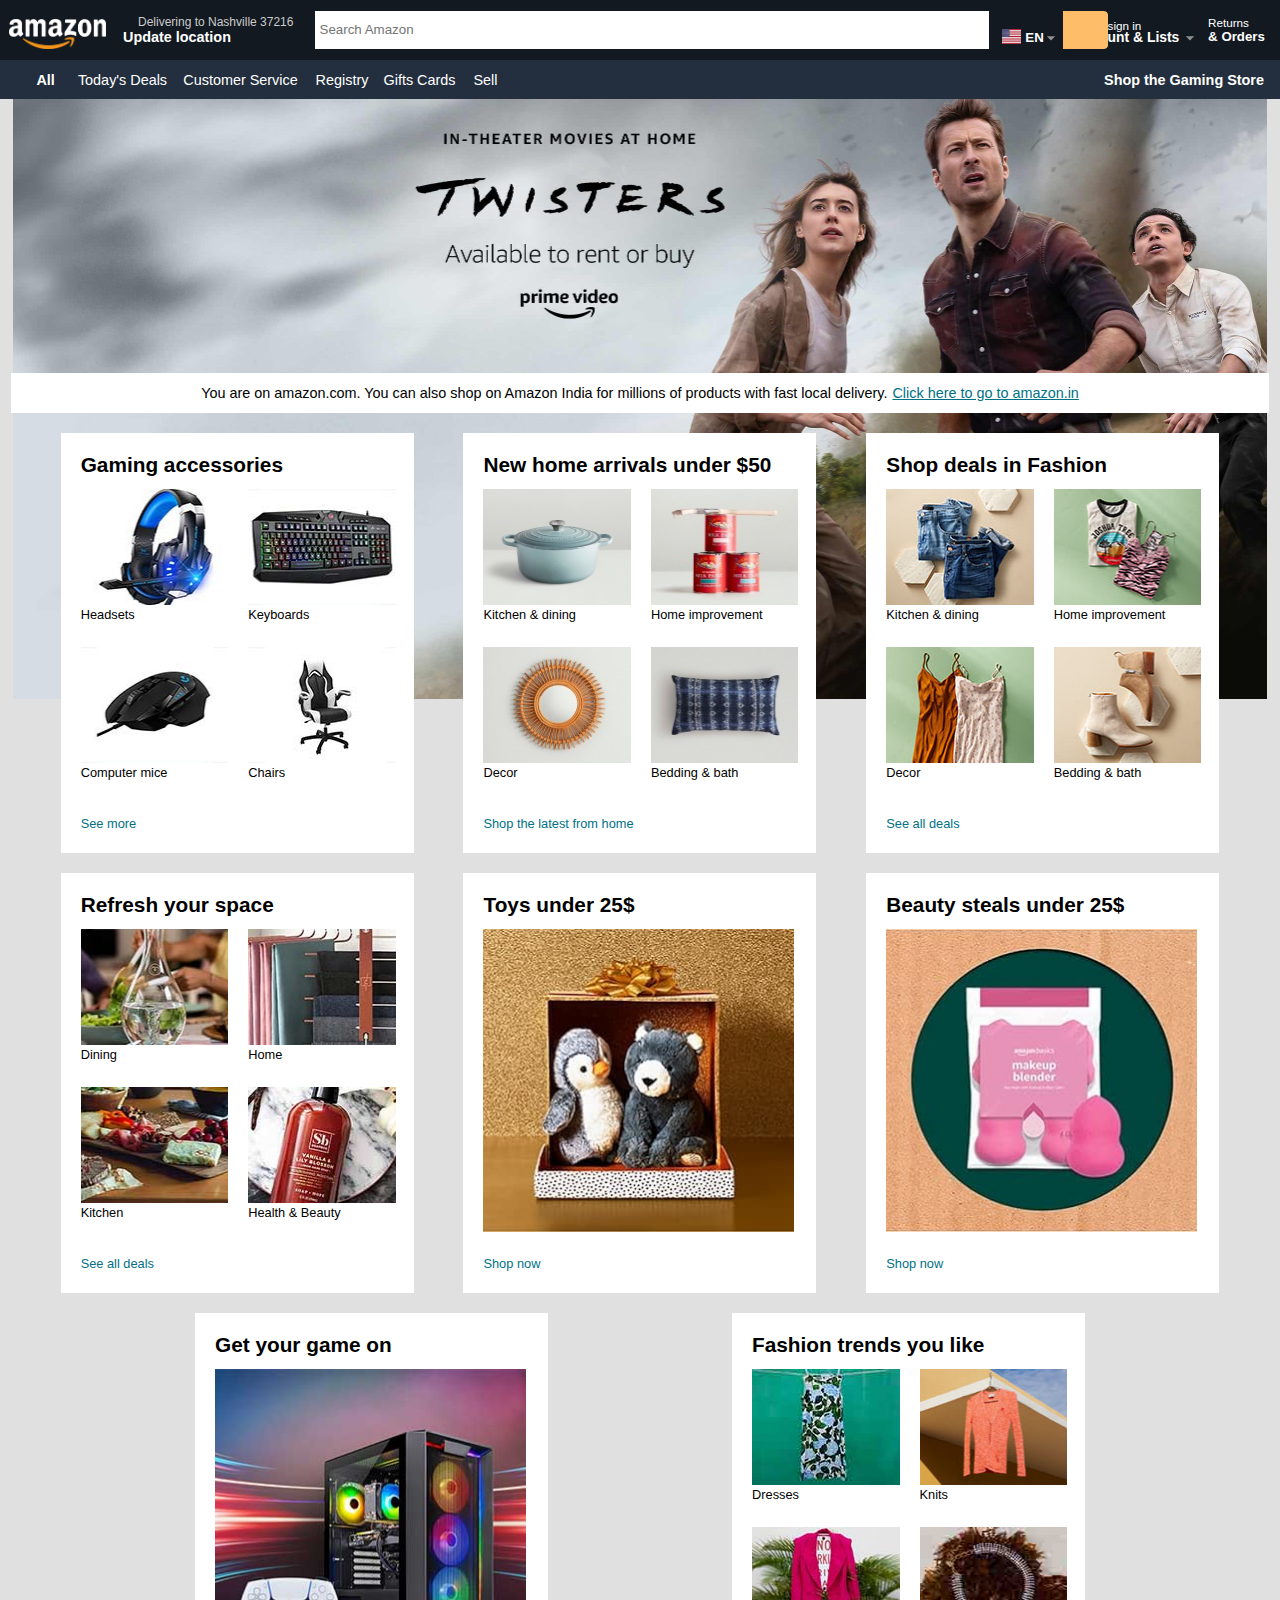
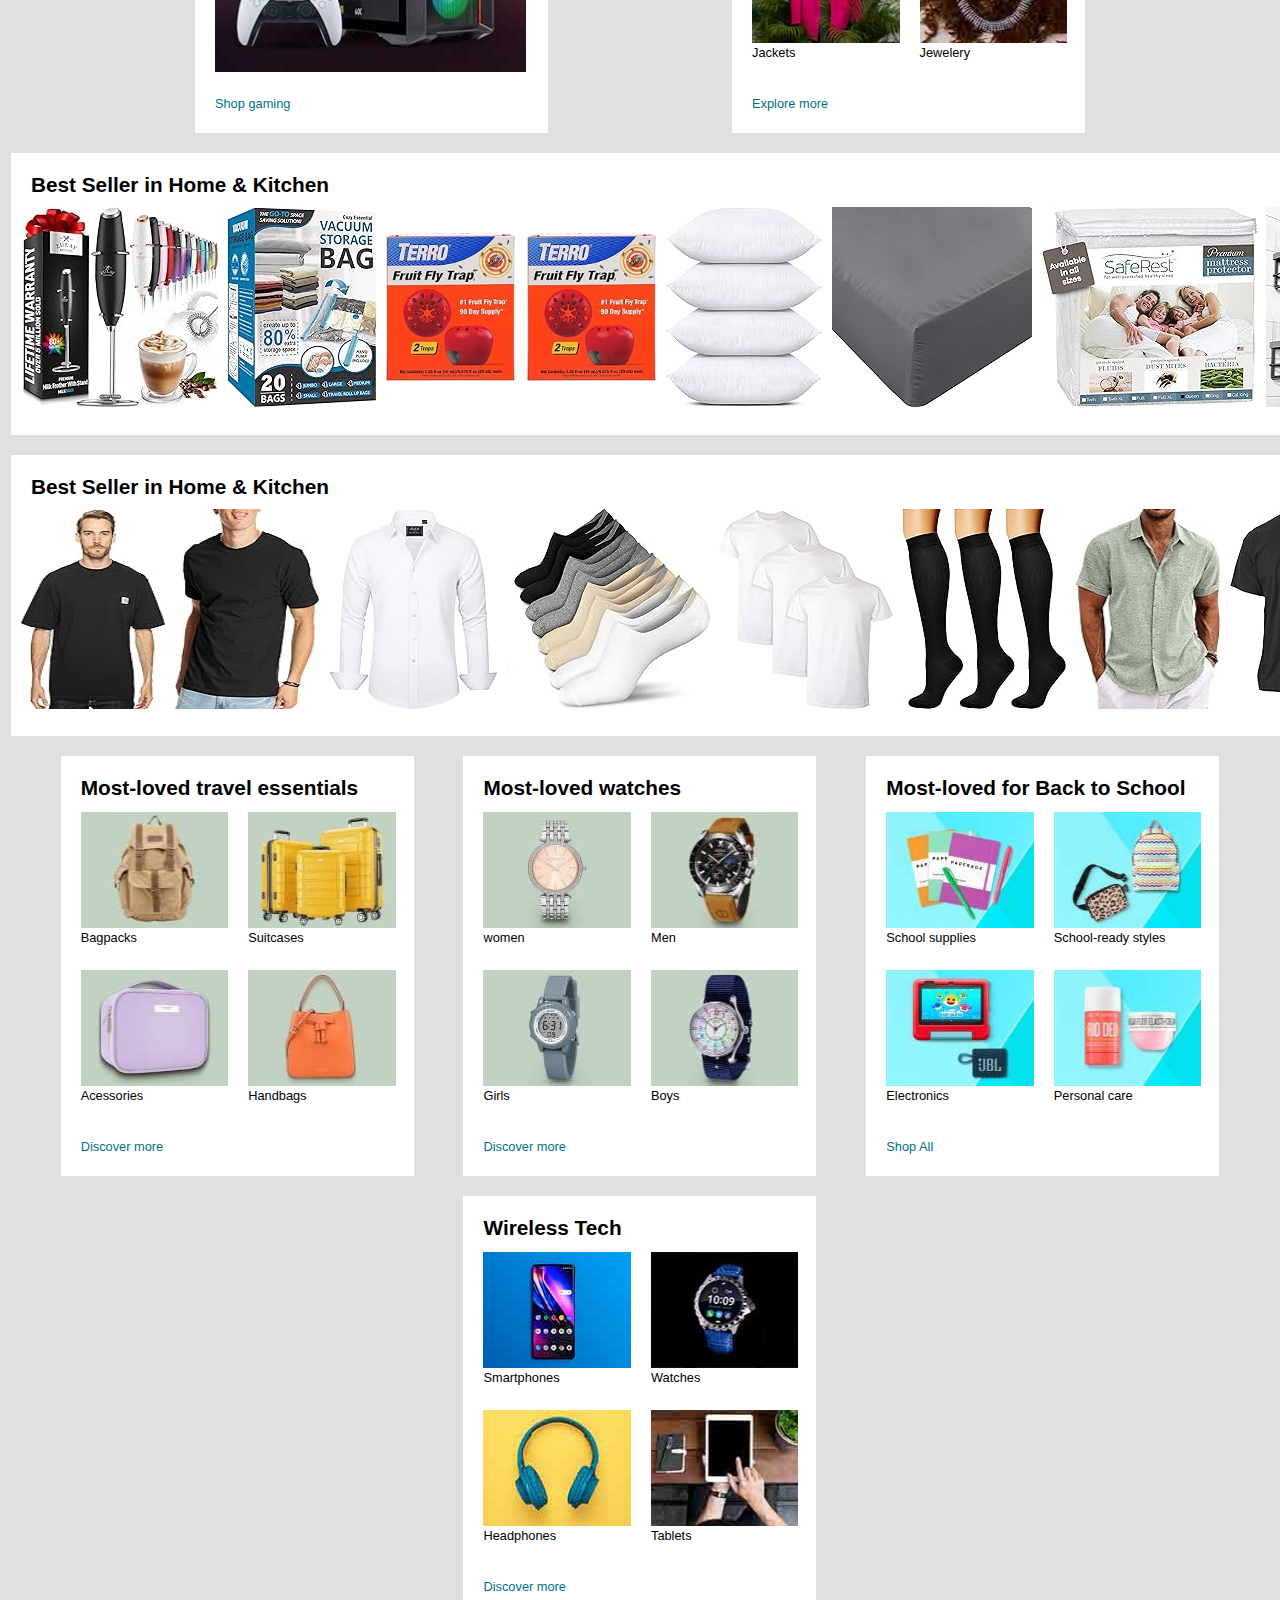
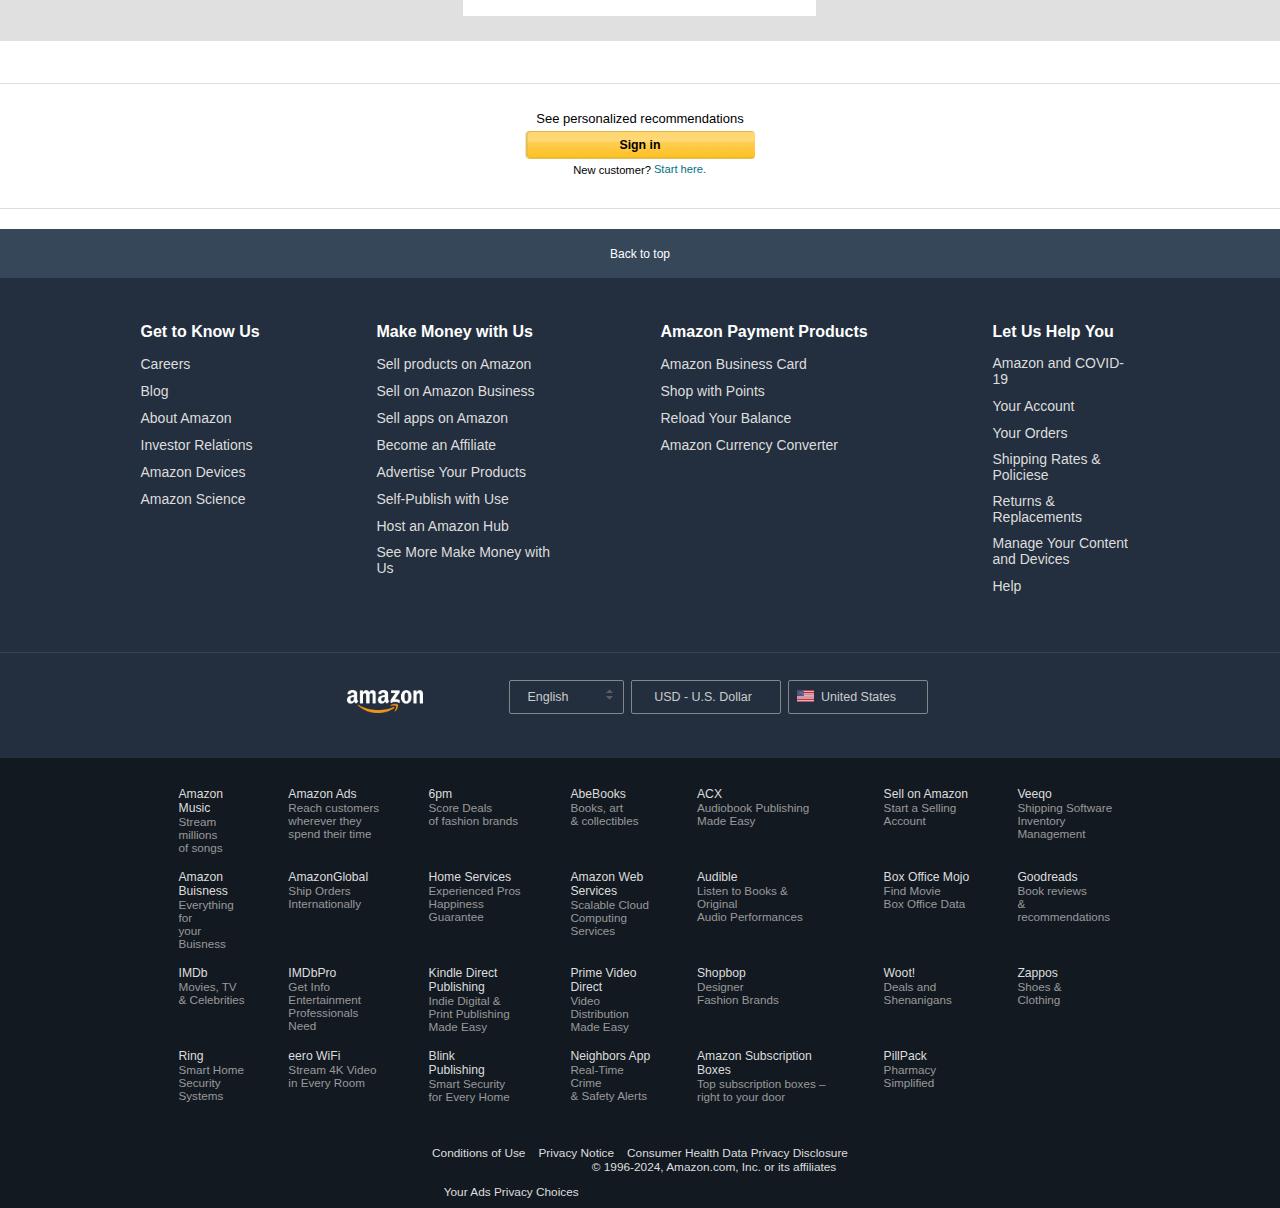
==== index.html @ 126f6463 "Add files via upload" ====
<!DOCTYPE html>
<html lang="en">

<head>
  <meta charset="UTF-8" />
  <meta name="viewport" content="width=device-width, initial-scale=1.0" />
  <title>Amazon Main Page Clone</title>
  <link rel="stylesheet" href="https://cdnjs.cloudflare.com/ajax/libs/font-awesome/6.6.0/css/all.min.css"
    integrity="sha512-Kc323vGBEqzTmouAECnVceyQqyqdsSiqLQISBL29aUW4U/M7pSPA/gEUZQqv1cwx4OnYxTxve5UMg5GT6L4JJg=="
    crossorigin="anonymous" referrerpolicy="no-referrer" />
  <link rel="stylesheet" href="styleamazon.css" type="text/css" />
</head>

<body>
  <header>

    <!-- navbar -->
    <div class="navbar">
      <div class="nav-ele-1-cont border">
        <a href="#" class="click">
          <div class="navbar-ele-1">
            <img src="amazonlogo.jpg" alt="amazon logo" />
          </div>
        </a>
      </div>

      <div class="nav-ele-2-cont border">
        <a href="#" class="click">
          <div class="navbar-ele-2">
            <p id="Deliver-address">Delivering to Nashville 37216</p>
            <div class="Location-icon">
              <i class="fa-solid fa-location-dot"></i>
              <p>Update location</p>
            </div>
          </div>
        </a>
      </div>

      <div class="nav-ele-3-cont-1">
        <a href="#" class="click">
          <div class="navbar-ele-3">
            <p>All</p>
            <svg xmlns="http://www.w3.org/2000/svg" height="19px" viewBox="0 -960 960 960" width="19px">
              <path d="M480-360 280-560h400L480-360Z" />
            </svg>
          </div>
        </a>
        <div class="search-icon">
          <i class="fa-solid fa-magnifying-glass"></i>
        </div>
      </div>
      <div class="nav-ele-3-cont-2">
        <div class="Search-bar">
          <input type="search" placeholder="Search Amazon"> </input>
        </div>
      </div>

      <div class="nav-ele-4-cont border">
        <a href="#" class="click">
          <div class="navbar-ele-4">
            <img src="us.png" style="width: 19px; height: 15px;">
            <p>EN</p>
            <svg xmlns="http://www.w3.org/2000/svg" height="20px" viewBox="0 -960 960 960" width="20px">
              <path d="M480-360 280-560h400L480-360Z" />
            </svg>
          </div>
        </a>
      </div>

      <div class="nav-ele-5-cont border">
        <a href="#" class="click">
          <div class="navbar-ele-5">
            <p>Hello, sign in</p>
            <p>Account & Lists</p>
            <svg xmlns="http://www.w3.org/2000/svg" height="20px" viewBox="0 -960 960 960" width="20px">
              <path d="M480-360 280-560h400L480-360Z" />
            </svg>
          </div>
        </a>
      </div>

      <div class="nav-ele-6-cont border">
        <a href="#" class="click">
          <div class="navbar-ele-6">
            <p>Returns</p>
            <p>& Orders</p>
          </div>
        </a>
      </div>

      <div class="nav-ele-7-cont border">
        <a href="#" class="click">
          <div class="navbar-ele-7">
            <i class="fa-solid fa-cart-shopping"></i>
            <p>Cart</p>
          </div>
        </a>
      </div>
    </div>

    <!-- second navbar -->

    <div class="navbar-2">
      <div class="nav-2-ele-1-cont border2">
        <a href="#" class="click">
          <div class="navbar-2-ele-1">
            <i class="fa-solid fa-bars"></i>
            <p>All</p>
          </div>
        </a>
      </div>

      <div class="nav-2-ele-2-cont border2">
        <a href="#" class="click">
          <div class="navbar-2-ele-2 nav2-common">
            <p>Today's Deals</p>
          </div>
        </a>
      </div>

      <div class="nav-2-ele-3-cont border2">
        <a href="#" class="click">
          <div class="navbar-2-ele-3 nav2-common">
            <p>Customer Service</p>
          </div>
        </a>
      </div>

      <div class="nav-2-ele-4-cont border2">
        <a href="#" class="click">
          <div class="navbar-2-ele-4 nav2-common">
            <p>Registry</p>
          </div>
        </a>
      </div>

      <div class="nav-2-ele-5-cont border2">
        <a href="#" class="click">
          <div class="navbar-2-ele-5 nav2-common">
            <p>Gifts Cards</p>
          </div>
        </a>
      </div>

      <div class="nav-2-ele-6-cont border2">
        <a href="#" class="click">
          <div class="navbar-2-ele-6 nav2-common">
            <p>Sell</p>
          </div>
        </a>
      </div>

      <div class="nav-2-ele-7-cont border">
        <a href="#" class="click">
          <div class="navbar-2-ele-7">
            <p>Shop the Gaming Store</p>
          </div>
        </a>
      </div>
    </div>
  </header>

  <!-- body -->

  <main>
    <div class="main">

      <!-- background image -->

      <div class="background">
        <a href="#" class="click">
          <div class="background-img">
          </div>
        </a>
      </div>
      <div class="container">
        <div class="overline">
          <p>
            You are on amazon.com. You can also shop on Amazon India for
            millions of products with fast local delivery.
          </p>
          <a href="https://www.amazon.in/?ref=aisgw_intl_stripe_in" target="main">Click here to go to amazon.in</a>
        </div>

        <!-- card1 -->

        <div class="card-1 card">
          <p class="card-para-1">Gaming accessories</p>
          <div class="card-content">
            <div class="card-container">
              <a href="#" class="click">
                <div class="subcard">
                  <div class="cardpic" style="background-image: url(box1pic1.jpg);"></div>
                  <p class="pic-link">Headsets</p>
                </div>
              </a>
            </div>
            <div class="card-container">
              <a href="#" class="click">
                <div class="subcard">
                  <div class="cardpic" style="background-image: url(box1pic2.jpg);"></div>
                  <p class="pic-link">Keyboards</p>
                </div>
              </a>
            </div>
            <div class="card-container">
              <a href="#" class="click">
                <div class="subcard">
                  <div class="cardpic" style="background-image: url(box1pic3.jpg);"></div>
                  <p class="pic-link">Computer mice</p>
                </div>
              </a>
            </div>
            <div class="card-container">
              <a href="#" class="click">
                <div class="subcard">
                  <div class="cardpic" style="background-image: url(box1pic4.jpg);"></div>
                  <p class="pic-link">Chairs</p>
                </div>
              </a>
            </div>
          </div>
          <a href="#" class="click">
            <p class="card-para-2">See more</p>
          </a>
        </div>

        <!-- card2 -->

        <div class="card-2 card">
          <p class="card-para-1">New home arrivals under $50</p>
          <div class="card-content">
            <div class="card-container">
              <a href="#" class="click">
                <div class="subcard">
                  <div class="cardpic" style="background-image: url(box2pic1.jpg);"></div>
                  <p class="pic-link">Kitchen & dining</p>
                </div>
              </a>
            </div>
            <div class="card-container">
              <a href="#" class="click">
                <div class="subcard">
                  <div class="cardpic" style="background-image: url(box2pic2.jpg);"></div>
                  <p class="pic-link">Home improvement</p>
                </div>
              </a>
            </div>
            <div class="card-container">
              <a href="#" class="click">
                <div class="subcard">
                  <div class="cardpic" style="background-image: url(box2pic3.jpg);"></div>
                  <p class="pic-link">Decor</p>
                </div>
              </a>
            </div>
            <div class="card-container">
              <a href="#" class="click">
                <div class="subcard">
                  <div class="cardpic" style="background-image: url(box2pic4.jpg);"></div>
                  <p class="pic-link">Bedding & bath</p>
                </div>
              </a>
            </div>
          </div>
          <a href="#" class="click">
            <p class="card-para-2">Shop the latest from home</p>
          </a>
        </div>

        <!-- card3 -->

        <div class="card3 card">
          <p class="card-para-1">Shop deals in Fashion</p>
          <div class="card-content">
            <div class="card-container">
              <a href="#" class="click">
                <div class="subcard">
                  <div class="cardpic" style="background-image: url(box3pic1.jpg);"></div>
                  <p class="pic-link">Kitchen & dining</p>
                </div>
              </a>
            </div>
            <div class="card-container">
              <a href="#" class="click">
                <div class="subcard">
                  <div class="cardpic" style="background-image: url(box3pic2.jpg);"></div>
                  <p class="pic-link">Home improvement</p>
                </div>
              </a>
            </div>
            <div class="card-container">
              <a href="#" class="click">
                <div class="subcard">
                  <div class="cardpic" style="background-image: url(box3pic3.jpg);"></div>
                  <p class="pic-link">Decor</p>
                </div>
              </a>
            </div>
            <div class="card-container">
              <a href="#" class="click">
                <div class="subcard">
                  <div class="cardpic" style="background-image: url(box3pic4.jpg);"></div>
                  <p class="pic-link">Bedding & bath</p>
                </div>
              </a>
            </div>
          </div>
          <a href="#" class="click">
            <p class="card-para-2">See all deals</p>
          </a>
        </div>

        <!-- card4 -->

        <div class="card4 card">
          <p class="card-para-1">Refresh your space</p>
          <div class="card-content">
            <div class="card-container">
              <a href="#" class="click">
                <div class="subcard">
                  <div class="cardpic" style="background-image: url(box4pic1.jpg);"></div>
                  <p class="pic-link">Dining</p>
                </div>
              </a>
            </div>
            <div class="card-container">
              <a href="#" class="click">
                <div class="subcard">
                  <div class="cardpic" style="background-image: url(box4pic2.jpg);"></div>
                  <p class="pic-link">Home</p>
                </div>
              </a>
            </div>
            <div class="card-container">
              <a href="#" class="click">
                <div class="subcard">
                  <div class="cardpic" style="background-image: url(box4pic3.jpg);"></div>
                  <p class="pic-link">Kitchen</p>
                </div>
              </a>
            </div>
            <div class="card-container">
              <a href="#" class="click">
                <div class="subcard">
                  <div class="cardpic" style="background-image: url(box4pic4.jpg);"></div>
                  <p class="pic-link">Health & Beauty</p>
                </div>
              </a>
            </div>
          </div>
          <a href="#" class="click">
            <p class="card-para-2">See all deals</p>
          </a>
        </div>

        <!--card5 -->

        <div class="card5 card">
          <p class="card-para-1">Toys under 25$</p>
          <div class="card-content">
            <a href="#" class="click">
              <div class="card-pic-L" style="background-image: url(box5pic.jpg)"></div>
            </a>
          </div>
          <a href="#" class="click">
            <p class="card-para-2">Shop now</p>
          </a>
        </div>

        <!-- card6 -->

        <div class="card6 card">
          <p class="card-para-1">Beauty steals under 25$</p>
          <div class="card-content">
            <a href="#" class="click">
              <div class="card-pic-L" style="background-image: url(box6pic.jpg)"></div>
            </a>
          </div>
          <a href="#" class="click">
            <p class="card-para-2">Shop now</p>
          </a>
        </div>

        <!-- card7 -->

        <div class="card7 card">
          <p class="card-para-1">Get your game on</p>
          <div class="card-content">
            <a href="#" class="click">
              <div class="card-pic-L" style="background-image: url(box7pic.jpg)"></div>
            </a>
          </div>
          <a href="#" class="click">
            <p class="card-para-2">Shop gaming</p>
          </a>
        </div>

        <!-- card8 -->

        <div class="card8 card">
          <p class="card-para-1">Fashion trends you like</p>
          <div class="card-content">
            <div class="card-container">
              <a href="#" class="click">
                <div class="subcard">
                  <div class="cardpic" style="background-image: url(box8pic1.jpg);"></div>
                  <p class="pic-link">Dresses</p>
                </div>
              </a>
            </div>
            <div class="card-container">
              <a href="#" class="click">
                <div class="subcard">
                  <div class="cardpic" style="background-image: url(box8pic2.jpg);"></div>
                  <p class="pic-link">Knits</p>
                </div>
              </a>
            </div>
            <div class="card-container">
              <a href="#" class="click">
                <div class="subcard">
                  <div class="cardpic" style="background-image: url(box8pic3.jpg);"></div>
                  <p class="pic-link">Jackets</p>
                </div>
              </a>
            </div>
            <div class="card-container">
              <a href="#" class="click">
                <div class="subcard">
                  <div class="cardpic" style="background-image: url(box8pic4.jpg);"></div>
                  <p class="pic-link">Jewelery</p>
                </div>
              </a>
            </div>
          </div>
          <a href="#" class="click">
            <p class="card-para-2">Explore more</p>
          </a>
        </div>

        <!-- scroll-card1 -->

        <div class="scroll-card-1 scroll-card">
          <p class="card-para-1">Best Seller in Home & Kitchen</p>
          <div class="scroll-container">
            <a href="#" class="click"><img src="/longbox1pic1.jpg" width="197px" height="200px" /></a>
            <a href="#" class="click"><img src="/longbox1pic2.jpg" width="149px" height="200px" /></a>
            <a href="#" class="click"><img src="/longbox1pic3.jpg" width="270px" height="148.35px" /></a>
            <a href="#" class="click"><img src="/longbox1pic4.jpg" width="157px" height="200px" /></a>
            <a href="#" class="click"><img src="/longbox1pic5.jpg" width="200px" height="200px" /></a>
            <a href="#" class="click"><img src="/longbox1pic6.jpg" width="215px" height="200px" /></a>
            <a href="#" class="click"><img src="/longbox1pic7.jpg" width="170px" height="200px" /></a>
          </div>
        </div>

        <!-- scroll-card2 -->

        <div class="scroll-card-2 scroll-card">
          <p class="card-para-1">Best Seller in Home & Kitchen</p>
          <div class="scroll-container">
            <a href="#" class="click"><img src="/longbox2pic1.jpg" width="145px" height="200px" /></a>
            <a href="#" class="click"><img src="/longbox2pic2.jpg" width="145px" height="200px" /></a>
            <a href="#" class="click"><img src="/longbox2pic3.jpg" width="168px" height="200px" /></a>
            <a href="#" class="click"><img src="/longbox2pic4.jpg" width="204px" height="200px" /></a>
            <a href="#" class="click"><img src="/longbox2pic5.jpg" width="174px" height="200px" /></a>
            <a href="#" class="click"><img src="/longbox2pic6.jpg" width="164px" height="200px" /></a>
            <a href="#" class="click"><img src="/longbox2pic7.jpg" width="145px" height="200px" /></a>
            <a href="#" class="click"><img src="/longbox2pic8.jpg" width="207px" height="200px" /></a>
          </div>
        </div>

        <!-- card9 -->

        <div class="card9 card">
          <p class="card-para-1">Most-loved travel essentials</p>
          <div class="card-content">
            <div class="card-container">
              <a href="#" class="click"card>            
                <div class="subcard">
                  <div class="cardpic" style="background-image: url(box9pic1.jpg);"></div>
                  <p class="pic-link">Bagpacks</p>
                </div>
              </a>
            </div>
            <div class="card-container">
              <a href="#" class="click">
                <div class="subcard">
                  <div class="cardpic" style="background-image: url(box9pic2.jpg);"></div>
                  <p class="pic-link">Suitcases</p>
                </div>
              </a>
            </div>
            <div class="card-container">
              <a href="#" class="click">
                <div class="subcard">
                  <div class="cardpic" style="background-image: url(box9pic3.jpg);"></div>
                  <p class="pic-link">Acessories</p>
                </div>
              </a>
            </div>
            <div class="card-container">
              <a href="#" class="click">
                <div class="subcard">
                  <div class="cardpic" style="background-image: url(box9pic4.jpg);"></div>
                  <p class="pic-link">Handbags</p>
                </div>
              </a>
            </div>
          </div>
          <a href="#" class="click">
            <p class="card-para-2">Discover more</p>
          </a>
        </div>

        <!-- card10 -->

        <div class="card10 card">
          <p class="card-para-1">Most-loved watches</p>
          <div class="card-content">
            <div class="card-container">
              <a href="#" class="click">
                <div class="subcard">
                  <div class="cardpic" style="background-image: url(box10pic1.jpg);"></div>
                  <p class="pic-link">women</p>
                </div>
              </a>
            </div>
            <div class="card-container">
              <a href="#" class="click">
                <div class="subcard">
                  <div class="cardpic" style="background-image: url(box10pic2.jpg);"></div>
                  <p class="pic-link">Men</p>
                </div>
              </a>
            </div>
            <div class="card-container">
              <a href="#" class="click">
                <div class="subcard">
                  <div class="cardpic" style="background-image: url(box10pic3.jpg);"></div>
                  <p class="pic-link">Girls</p>
                </div>
              </a>
            </div>
            <div class="card-container">
              <a href="#" class="click">
                <div class="subcard">
                  <div class="cardpic" style="background-image: url(box10pic4.jpg);"></div>
                  <p class="pic-link">Boys</p>
                </div>
              </a>
            </div>
          </div>
          <a href="#" class="click">
            <p class="card-para-2">Discover more</p>
          </a>
        </div>

        <!-- card11 -->

        <div class="card11 card">
          <p class="card-para-1">Most-loved for Back to School</p>
          <div class="card-content">
            <div class="card-container">
              <a href="#" class="click">
                <div class="subcard">
                  <div class="cardpic" style="background-image: url(box11pic1.jpg);"></div>
                  <p class="pic-link">School supplies</p>
                </div>
              </a>
            </div>
            <div class="card-container">
              <a href="#" class="click">
                <div class="subcard">
                  <div class="cardpic" style="background-image: url(box11pic2.jpg);"></div>
                  <p class="pic-link">School-ready styles</p>
                </div>
              </a>
            </div>
            <div class="card-container">
              <a href="#" class="click">
                <div class="subcard">
                  <div class="cardpic" style="background-image: url(box11pic3.jpg);"></div>
                  <p class="pic-link">Electronics</p>
                </div>
              </a>
            </div>
            <div class="card-container">
              <a href="#" class="click">
                <div class="subcard">
                  <div class="cardpic" style="background-image: url(box11pic4.jpg);"></div>
                  <p class="pic-link">Personal care</p>
                </div>
              </a>
            </div>
          </div>
          <a href="#" class="click">
            <p class="card-para-2">Shop All</p>
          </a>
        </div>

        <!-- card12 -->

        <div class="card12 card">
          <p class="card-para-1">Wireless Tech</p>
          <div class="card-content">
            <div class="card-container">
              <a href="#" class="click">
                <div class="subcard">
                  <div class="cardpic" style="background-image: url(box12pic1.jpg);"></div>
                  <p class="pic-link">Smartphones</p>
                </div>
              </a>
            </div>
            <div class="card-container">
              <a href="#" class="click">
                <div class="subcard">
                  <div class="cardpic" style="background-image: url(box12pic2.jpg);"></div>
                  <p class="pic-link">Watches</p>
                </div>
              </a>
            </div>
            <div class="card-container">
              <a href="#" class="click">
                <div class="subcard">
                  <div class="cardpic" style="background-image: url(box12pic3.jpg);"></div>
                  <p class="pic-link">Headphones</p>
                </div>
              </a>
            </div>
            <div class="card-container">
              <a href="#" class="click">
                <div class="subcard">
                  <div class="cardpic" style="background-image: url(box12pic4.jpg);"></div>
                  <p class="pic-link">Tablets</p>
                </div>
              </a>
            </div>
          </div>
          <a href="#" class="click">
            <p class="card-para-2">Discover more</p>
          </a>
        </div>
      </div>

      <!-- Sign-in -->

      <div class="sg-div1">
        <div class="sg-div2">
          <p id="sg-para-1">See personalized recommendations</p>
          <div class="sg-shell">
            <a href="#" class="click">
              <div class="sg-button">
                <p>Sign in</p>
              </div>
            </a>
          </div>
          <p id="sg-para-2">New customer?</p>
          <a href="#" class="start-here">Start here.</a>
        </div>
      </div>

      <!-- backtop -->

      <div class="backtop">
        <a href="#">Back to top</a>
      </div>

      <!-- about us -->

      <div class="opportunities-help">
        <div class="opportunities-help-container">
          <div class="opportunities-help-content">
            <div class="Get-to-Know-Us">
              <p class="opp-para">Get to Know Us</p>
              <ul type="none">
                <li><a href="#" class="opp-item">Careers</a></li>
                <li><a href="#" class="opp-item">Blog</a></li>
                <li><a href="#" class="opp-item">About Amazon</a></li>
                <li><a href="#" class="opp-item">Investor Relations</a></li>
                <li><a href="#" class="opp-item">Amazon Devices</a></li>
                <li><a href="#" class="opp-item">Amazon Science</a></li>
              </ul>
            </div>
            <div class="Make-Money-with-Us">
              <p class="opp-para">Make Money with Us</p>
              <ul type="none">
                <li><a href="#" class="opp-item">Sell products on Amazon</a></li>
                <li><a href="#" class="opp-item">Sell on Amazon Business</a></li>
                <li><a href="#" class="opp-item">Sell apps on Amazon</a></li>
                <li><a href="#" class="opp-item">Become an Affiliate</a></li>
                <li><a href="#" class="opp-item">Advertise Your Products</a></li>
                <li><a href="#" class="opp-item">Self-Publish with Use</a></li>
                <li><a href="#" class="opp-item">Host an Amazon Hub</a></li>
                <li><a href="#" class="opp-item">See More Make Money with Us</a></li>
              </ul>
            </div>
            <div class="Amazon-Payment-Products">
              <p class="opp-para">Amazon Payment Products</p>
              <ul type="none">
                <li><a href="#" class="opp-item">Amazon Business Card</a></li>
                <li><a href="#" class="opp-item">Shop with Points</a></li>
                <li><a href="#" class="opp-item">Reload Your Balance</a></li>
                <li><a href="#" class="opp-item">Amazon Currency Converter</a></li>
              </ul>
            </div>
            <div class="Let-Us-Help-You">
              <p class="opp-para">Let Us Help You</p>
              <ul type="none">
                <li><a href="#" class="opp-item">Amazon and COVID-19</a></li>
                <li><a href="#" class="opp-item">Your Account</a></li>
                <li><a href="#" class="opp-item">Your Orders</a></li>
                <li><a href="#" class="opp-item">Shipping Rates & Policiese</a></li>
                <li><a href="#" class="opp-item">Returns & Replacements</a></li>
                <li><a href="#" class="opp-item">Manage Your Content and Devices</a></li>
                <li><a href="#" class="opp-item">Help</a></li>
              </ul>
            </div>
          </div>
        </div>

        <div class="controls">
          <div class="controls-cont">
            <div class="controls-amazon">
              <a href="#" class="click">
                <div class="amazon-logo"></div>
              </a>
            </div>
            <div class="controls-content-box">
              <div class="lang-container">
                <a href=" #" class="click">
                  <div class="lang-content controls-common" style="width: 115px;">
                    <i class=" fa-solid fa-globe"></i>
                    <p>English</p>
                    <div class="svg-set">
                      <svg class="svg-1" xmlns="http://www.w3.org/2000/svg" height="17px" viewBox="0 -960 960 960"
                        width="17px">
                        <path d="M480-360 280-560h400L480-360Z" />
                      </svg>
                      <svg class="svg-2" xmlns="http://www.w3.org/2000/svg" height="17px" viewBox="0 -960 960 960"
                        width="17px">
                        <path d="M480-360 280-560h400L480-360Z" />
                      </svg>
                    </div>
                  </div>
                </a>
              </div>
              <div class="currency-container">
                <a href="#" class="click">
                  <div class="currency-content  controls-common" style="width: 150px;">
                    <i class="fa-solid fa-dollar-sign"></i>
                    <p>USD - U.S. Dollar</p>
                  </div>
                </a>
              </div>
              <div class="country-container">
                <a href="#" class="click">
                  <div class="country-content controls-common" style="width: 140px;">
                    <img src="us.png">
                    <p>United States</p>
                  </div>
                </a>
              </div>
            </div>
          </div>
        </div>
      </div>

      <!-- footer -->

      <div class="more-about-us">
        <div class="more-about-us-container">
          <table>
            <tbody>
              <tr>
                <td>
                  <a href="#" class="about-us-ta1">Amazon<br>Music</a>
                  <a href="#" class="about-us-ta2">Stream<br>millions<br>of songs</a>
                </td>
                <td>
                  <a href="#" class="about-us-ta1">Amazon Ads</a>
                  <a href="#" class="about-us-ta2">Reach customers<br>wherever they<br>spend their time</a>
                </td>
                <td>
                  <a href="#" class="about-us-ta1">6pm</a>
                  <a href="#" class="about-us-ta2">Score Deals<br>of fashion brands</a>
                </td>
                <td>
                  <a href="#" class="about-us-ta1">AbeBooks</a>
                  <a href="#" class="about-us-ta2">Books, art<br>& collectibles</a>
                </td>
                <td>
                  <a href="#" class="about-us-ta1">ACX</a>
                  <a href="#" class="about-us-ta2">Audiobook Publishing<br>Made Easy</a>
                </td>
                <td>
                  <a href="#" class="about-us-ta1">Sell on Amazon</a>
                  <a href="#" class="about-us-ta2">Start a Selling<br>Account</a>
                </td>
                <td>
                  <a href="#" class="about-us-ta1">Veeqo</a>
                  <a href="#" class="about-us-ta2">Shipping Software<br>Inventory<br>Management</a>
                </td>
              </tr>
              <tr>
                <td>
                  <a href="#" class="about-us-ta1">Amazon<br>Buisness</a>
                  <a href="#" class="about-us-ta2">Everything<br>for<br>your<br>Buisness</a>
                </td>
                <td>
                  <a href="#" class="about-us-ta1">AmazonGlobal</a>
                  <a href="#" class="about-us-ta2">Ship Orders<br>Internationally</a>
                </td>
                <td>
                  <a href="#" class="about-us-ta1">Home Services</a>
                  <a href="#" class="about-us-ta2">Experienced Pros<br>Happiness<br>Guarantee</a>
                </td>
                <td>
                  <a href="#" class="about-us-ta1">Amazon Web<br>Services</a>
                  <a href="#" class="about-us-ta2">Scalable Cloud<br>Computing<br>Services</a>
                </td>
                <td>
                  <a href="#" class="about-us-ta1">Audible</a>
                  <a href="#" class="about-us-ta2">Listen to Books &<br>Original<br>Audio Performances</a>
                </td>
                <td>
                  <a href="#" class="about-us-ta1">Box Office Mojo</a>
                  <a href="#" class="about-us-ta2">Find Movie<br>Box Office Data</a>
                </td>
                <td>
                  <a href="#" class="about-us-ta1">Goodreads</a>
                  <a href="#" class="about-us-ta2">Book reviews<br>&<br>recommendations</a>
                </td>
              </tr>
              <tr>
                <td>
                  <a href="#" class="about-us-ta1">IMDb</a>
                  <a href="#" class="about-us-ta2">Movies, TV<br>& Celebrities</a>
                </td>
                <td>
                  <a href="#" class="about-us-ta1">IMDbPro</a>
                  <a href="#" class="about-us-ta2">Get Info<br>Entertainment<br>Professionals<br>Need</a>
                </td>
                <td>
                  <a href="#" class="about-us-ta1">Kindle Direct<br>Publishing</a>
                  <a href="#" class="about-us-ta2">Indie Digital &<br>Print Publishing<br>Made Easy</a>
                </td>
                <td>
                  <a href="#" class="about-us-ta1">Prime Video<br>Direct</a>
                  <a href="#" class="about-us-ta2">Video<br>Distribution<br>Made Easy</a>
                </td>
                <td>
                  <a href="#" class="about-us-ta1">Shopbop</a>
                  <a href="#" class="about-us-ta2">Designer<br>Fashion Brands</a>
                </td>
                <td><a href="#" <a href="#" class="about-us-ta1">Woot!</a>
                  <a href="#" class="about-us-ta2">Deals and<br>Shenanigans</a>
                </td>
                <td>
                  <a href="#" class="about-us-ta1">Zappos</a>
                  <a href="#" class="about-us-ta2">Shoes &<br>Clothing</a>
                </td>
              </tr>
              <tr>
                <td>
                  <a href="#" class="about-us-ta1">Ring</a>
                  <a href="#" class="about-us-ta2">Smart Home<br>Security<br>Systems</a>
                </td>
                <td>
                  <a href="#" class="about-us-ta1">eero WiFi</a>
                  <a href="#" class="about-us-ta2">Stream 4K Video<br>in Every Room</a>
                </td>
                <td>
                  <a href="#" class="about-us-ta1">Blink<br>Publishing</a>
                  <a href="#" class="about-us-ta2">Smart Security<br>for Every Home</a>
                </td>
                <td>
                  <a href="#" class="about-us-ta1">Neighbors App</a>
                  <a href="#" class="about-us-ta2">Real-Time<br>Crime<br>& Safety Alerts</a>
                </td>
                <td>
                  <a href="#" class="about-us-ta1">Amazon Subscription<br>Boxes</a>
                  <a href="#" class="about-us-ta2">Top subscription boxes –<br>right to your door</a>
                </td>
                <td>
                  <a href="#" class="about-us-ta1">PillPack</a>
                  <a href="#" class="about-us-ta2">Pharmacy<br>Simplified</a>
                </td>
              </tr>
            </tbody>
          </table>
        </div>
        <div class="legal-details">
          <a href="#">Conditions of Use</a>
          <a href="#">Privacy Notice</a>
          <a href="#">Consumer Health Data Privacy Disclosure</a>
          <a href="#">Your Ads Privacy Choices</a>
          <p>© 1996-2024, Amazon.com, Inc. or its affiliates</p>
        </div>
      </div>
    </div>
  </main>
</body>

</html>
---- styleamazon.css ----
* {
  font-family: Arial, Helvetica, sans-serif;
  margin: 0px;
  padding: 0px;
  border: none;
  color: white;
  box-sizing: border-box;
}

body {
  overflow-x: hidden;
}

body::-webkit-scrollbar {
  width: 12px;
}

body::-webkit-scrollbar-track {
  background-color: rgb(58, 58, 58);
  border-radius: 100vw;
  margin-block: 5px;
}

body::-webkit-scrollbar-thumb {
  background-color: rgb(184, 184, 184);
  border-radius: 100vw;
  border: 3px solid rgb(58, 58, 58);
}

.border {
  border: 1px solid transparent;
}

.border:hover {
  border: 1px solid white;
  border-radius: 2px;
}

.border2 {
  border: 1px solid transparent;
  border-bottom: 1.7px solid transparent;
}

.border2:hover {
  border: 1px solid white;
  border-radius: 2%;
  border-bottom: 1.7px solid white;
}

.click {
  display: inline-block;
  height: fit-content;
  width: fit-content;
  text-decoration: none;
}

.svg1 {
  display: inline-block;
  background-color: transparent;
  rotate: 180deg;
}

/*navbar*/
.navbar {
  width: 100%;
  height: 60px;
  font-size: 12px;
  background-color: #131921;
  display: flex;
  justify-content: space-evenly;
  align-items: center;
  position: relative;
}

/*navbar1*/
.nav-ele-1-cont {
  height: fit-content;
  width: fit-content;
  margin-bottom: 1px;
}

.navbar-ele-1 {
  width: 113px;
  height: 48px;
  display: flex;
  justify-content: center;
  align-items: center;
}

.nav-ele-1-cont img {
  width: 97px;
  height: 30px;
  margin-top: 8px;
}

/*navbar2*/

.nav-ele-2-cont {
  height: fit-content;
  width: fit-content;
  margin-bottom: 1px;
}

.navbar-ele-2 {
  width: 190.5px;
  height: 48px;
  display: flex;
  flex-direction: column;
  align-items: flex-start;
  justify-content: center;
}

.Location-icon {
  font-weight: bold;
  font-size: 0.9rem;
  color: white;
  display: flex;
  margin-left: 4px;
}

.Location-icon i {
  position: relative;
  bottom: 3px;
  font-size: 1.2rem;
}

.Location-icon p {
  margin-left: 3px;
}

#Deliver-address {
  margin-left: 22px;
  color: #ccc;
}

/*navbar3*/
.nav-ele-3-cont-1 {
  position: absolute;
  width: 773px;
  height: 43px;
  margin-bottom: 1px;
  display: flex;
  align-items: center;
  left: 338px;
}

.nav-ele-3-cont-2 {
  width: 773px;
  height: 43px;
  display: flex;
  margin-bottom: 1px;
  border: 3px solid transparent;
  justify-content: center;
  align-items: center;
}

.navbar-ele-3 {
  background-color: #e5e5e5;
  height: 38px;
  width: 50px;
  text-align: center;
  border-top-left-radius: 10%;
  border-bottom-left-radius: 10%;
  border-right: 1px solid #cdcdcd;
  display: flex;
  justify-content: space-evenly;
  align-items: center;
  margin-left: 2px;
}

.navbar-ele-3 p {
  margin-left: 6px;
  color: #555;
}

.navbar-ele-3 svg {
  fill: rgb(95, 94, 94);
}

.navbar-ele-3:hover svg {
  display: inline-block;
  fill: black;
  background-color: #d5d2d2;
}

.navbar-ele-3:hover {
  background-color: #d5d2d2;
  color: black;
}

.Search-bar {
  height: 38px;
  width: 674px;
  font-size: 0.9rem;
  position: relative;
  border: none;
  margin-left: 4px;
}

.Search-bar input {
  height: 100%;
  width: 100%;
  padding-left: 5px;
  color: black;
  outline: none;
}

.nav-ele-3-cont-2:focus-within {
  border: 3px solid rgb(254, 127, 23);
  border-radius: 7px;
}

.search-icon {
  width: 45px;
  height: 38px;
  background-color: #febd69;
  display: flex;
  justify-content: center;
  align-items: center;
  font-size: 1.2rem;
  border-top-right-radius: 10%;
  border-bottom-right-radius: 10%;
  margin-left: 673px;
}

.search-icon i {
  color: #213454;
}

.search-icon:hover {
  background-color: #e1981a;
}

/*navbar4*/

.nav-ele-4-cont {
  height: fit-content;
  width: fit-content;
  margin-bottom: 1px;
}

.navbar-ele-4 {
  height: 48px;
  width: 70px;
  display: flex;
  justify-content: center;
  align-items: center;
  font-weight: bold;
  font-size: 0.83rem;
}

.navbar-ele-4 svg{
  fill: #909090;
  margin-left: -3px;
  margin-top: 17px;

}

.navbar-ele-4 p {
  margin-left: 4px;
  margin-top: 15px;
}

.navbar-ele-4 img {
  margin-left: 8px;
  margin-top: 14px;
}

/*navbar5*/

.nav-ele-5-cont {
  width: fit-content;
  height: fit-content;
  margin-bottom: 1px;
}

.navbar-ele-5 {
  color: white;
  height: 48px;
  width: 135px;
  display: flex;
  flex-direction: column;
  justify-content: center;
}

.navbar-ele-5 svg {
  fill: #909090;
  margin-left: 115px;
  position: relative;
  top: 8px;
}

.navbar-ele-5 p:nth-child(1) {
  font-size: 0.73rem;
  margin-left: 10px;
  margin-bottom: -3px;
}

.navbar-ele-5 p:nth-child(2) {
  font-weight: bold;
  font-size: 0.87rem;
  margin-left: 9px;
  margin-bottom: -25px;
}


/*navbar 6*/

.nav-ele-6-cont {
  height: fit-content;
  width: fit-content;
  margin-bottom: 1px;
}

.navbar-ele-6 {
  height: 48px;
  width: 70px;
  display: flex;
  flex-direction: column;
  justify-content: center;
  align-items: center;
}

.navbar-ele-6 p:nth-child(1) {
  margin-right: 16px;
  font-size: 0.73rem;
}

.navbar-ele-6 p:nth-child(2) {
  font-weight: bold;
  font-size: 0.83rem;
}

/*navbar7*/

.nav-ele-7-cont {
  height: fit-content;
  width: fit-content;
  margin-bottom: 1px;
}

.navbar-ele-7 {
  height: 48px;
  width: 80px;
  font-size: 2rem;
  display: flex;
  justify-content: center;
  align-items: center;
}

.navbar-ele-7 p {
  font-size: 0.85rem;
  font-weight: bold;
  margin-top: 20px;
}

/*second navbar*/

.navbar-2 {
  width: 100%;
  background-color: #232f3e;
  height: 39px;
  display: flex;
  align-items: center;
}

.nav2-common {
  height: 37px;
  display: flex;
  justify-content: center;
  align-items: center;
  font-size: 0.9rem;
}

/*option1*/

.nav-2-ele-1-cont {
  height: fit-content;
  width: fit-content;
  margin-left: 10px;
}

.navbar-2-ele-1 {
  height: 37px;
  width: 58px;
  display: flex;
  justify-content: space-evenly;
  align-items: center;
  font-weight: bold;
  font-size: 0.9rem;
}

.navbar-2-ele-1 i {
  margin-left: 3px;
  font-size: 1.1rem;
}

.navbar-2-ele-1 p {
  margin-right: 3px;
}

/*option2*/

.nav-2-ele-2-cont {
  height: fit-content;
  width: fit-content;
}

.navbar-2-ele-2 {
  width: 103px;
}

/*option3*/

.nav-2-ele-3-cont {
  height: fit-content;
  width: fit-content;
}

.navbar-2-ele-3 {
  width: 129px;
}

/*option4*/

.nav-2-ele-4-cont {
  height: fit-content;
  width: fit-content;
}

.navbar-2-ele-4 {
  width: 70px;
}

/*option5*/

.nav-2-ele-5-cont {
  height: fit-content;
  width: fit-content;
}

.navbar-2-ele-5 {
  width: 81px;
}

/*option6*/

.nav-2-ele-6-cont {
  height: fit-content;
  width: fit-content;
}

.navbar-2-ele-6 {
  width: 47px;
}

/*option7*/

.nav-2-ele-7-cont {
  height: fit-content;
  width: fit-content;
  margin-left: auto;
  margin-right: 10px;
}

.navbar-2-ele-7 {
  height: 26px;
  width: 170px;
  display: flex;
  justify-content: center;
  align-items: center;
  font-size: 0.9rem;
  font-weight: bold;
}

/*body*/

.main {
  width: 100%;
  height: 100%;
  display: flex;
  background-color: #e0e0e0;
  flex-wrap: wrap;
  justify-content: center;
  z-index: 5;
}

/*background1*/
.background {
  height: fit-content;
  width: fit-content;
}

.background-img {
  height: 600px;
  width: 98vw;
  background-image: url(amazon1.jpg);
  background-size: cover;
  display: flex;
  flex-direction: column;
  justify-content: center;
  align-items: center;
}

/*items*/

.container {
  width: 98.3%;
  height: fit-content;
  background-color: transparent;
  margin-top: -330px;
  display: flex;
  flex-wrap: wrap;
  justify-content: space-evenly;
  align-items: flex-start;
  row-gap: 20px;
}

.overline {
  height: 40px;
  width: 1470px;
  background-color: white;
  display: flex;
  justify-content: center;
  align-items: center;
}

.overline p {
  color: black;
  font-size: 0.9rem;
  margin-right: 5px;
}

.overline a {
  color: #007185;
  font-size: 0.9rem;
}

.card {
  height: 420px;
  width: 353px;
  background-color: white;
  display: flex;
  flex-wrap: wrap;
}

.card-para-1 {
  height: fit-content;
  font-weight: bold;
  color: black;
  font-size: 1.3rem;
  margin-top: 20px;
  margin-left: 20px;
}

.card-para-2 {
  width: 315px;
  font-size: 0.8rem;
  color: #007185;
  margin-left: 20px;
  margin-top: -10px;
}

.card-para-2:hover {
  color: rgb(213, 39, 39);
}

.card-content {
  height: 75%;
  width: 100%;
  margin-top: -10px;
  display: flex;
  flex-wrap: wrap;
  justify-content: flex-start;
  align-items: flex-start;
}

.cardpic {
  width: 147.5px;
  height: 116px;
  background-repeat: no-repeat;
  background-position: center;
  background-size: cover;
}


.card-container {
  width: fit-content;
  height: fit-content;
  display: flex;
  margin-left: 20px;
}

.subcard {
  width: 147.5px;
  height: fit-content;
  display: flex;
  flex-wrap: wrap;
  justify-content: center;
  align-content: center;
}


.pic-link {
  color: black;
  font-size: 0.8rem;
  position: relative;
  margin-right: auto;
  margin-top: 2px;
}

.card-pic-L {
  width: 311px;
  height: 303px;
  background-size: cover;
  background-position: center;
  margin-left: 20px;
}

.scroll-card {
  height: 281.5px;
  width: 1470px;
  background-color: white;
  display: grid;
}

.scroll-container {
  height: 200px;
  width: 1435px;
  display: flex;
  background-color: white;
  margin-top: -13px;
  justify-self: center;
  justify-content: space-evenly;
  align-items: center;
}

/*sign in*/

.sg-div1 {
  width: 1536px;
  height: 188px;
  background-color: white;
  margin-top: 25px;
  display: flex;
  align-items: center;
}

.sg-div2 {
  width: 100%;
  height: 126px;
  background-color: white;
  position: relative;
  top: 11px;
  border-top: solid 1px #ddd;
  border-bottom: solid 1px #ddd;
  display: flex;
  flex-direction: column;
  justify-content: center;
  align-items: center;
}

.start-here {
  font-size: 0.7rem;
  color: #007185;
  position: relative;
  left: 40px;
  bottom: 5px;
  text-decoration: none;
}

.start-here:hover {
  color: rgb(213, 39, 39);
}

#sg-para-1 {
  color: black;
  font-size: 13px;
  position: relative;
  bottom: 2px;
}

#sg-para-2 {
  color: black;
  font-size: 0.7rem;
  position: relative;
  top: 8px;
  right: 28px;
}

.sg-shell {
  width: fit-content;
  height: fit-content;
  position: relative;
  top: 3px;
}

.sg-button {
  width: 230px;
  height: 28px;
  background-image: url(signin.jpg);
  background-size: cover;
  background-position: center;
  display: flex;
  justify-content: center;
  align-items: center;
  border-radius: 4px;
}

.sg-button p {
  color: black;
  font-size: 0.77rem;
  font-weight: bold;
}

/* backtop */


.backtop {
  width: 100vw;
  height: 49px;
  background-color: #37475a;
  /*position: absolute;
  top: 2569px;*/
}

.backtop a {
  height: 49px;
  width: 100%;
  display: inline-block;
  font-size: 12px;
  text-decoration: none;
  color: #fff;
  text-align: center;
  line-height: 50px;
}

.backtop a:hover {
  background-color: #4a6076;
}

/* opportunities and help */

.opportunities-help {
  height: 480px;
  width: 100%;
  background-color: #232f3e;
  display: flex;
  flex-direction: column;
  position: relative;
}

.opportunities-help-container {
  height: 324px;
  width: 100%;
  position: relative;
  top: 23px;
  display: flex;
  justify-content: center;
  align-items: center;
}

.opportunities-help-content {
  height: 292px;
  width: 1000px;
  column-gap: 100px;
  display: flex;
  justify-content: center;
}

.Get-to-Know-Us {
  width: 136px;
  height: 292px;
}

.Make-Money-with-Us {
  width: 184px;
  height: 292px;
}

.Amazon-Payment-Products {
  width: 222px;
  height: 292px;
}

.Let-Us-Help-You {
  height: 292px;
  width: 137px;
  margin-left: 10px;
  margin-right: 10px;
}

.opp-para {
  margin-top: 6px;
  margin-bottom: 14px;
  font-weight: 700;
  color: #fff;
  font-size: 16px;
}

.opp-item {
  font-size: 14px;
  color: #ddd;
  text-decoration: none;
  display: inline-block;
  margin-bottom: 10px;
}

.opp-item:hover {
  text-decoration: underline;
}

.controls {
  width: 100%;
  height: 106px;
  border-top: 1px solid #3a4553;
  display: flex;
  justify-content: center;
  position: absolute;
  bottom: 0;
}

.controls-cont {
  width: 1000px;
  height: 68px;
  position: relative;
  top: 10px;
  background-color: #232f3e;
  display: flex;
  justify-content: center;
  align-items: center;
}

.controls-amazon {
  width: fit-content;
  height: fit-content;
  position: relative;
  right: 46px;
  margin-top: 13px;
}

.amazon-logo {
  width: 76px;
  height: 38px;
  background-image: url(amazonlogo.jpg);
  background-size: contain;
  background-repeat: no-repeat;
  background-position: center;
}

.controls-content-box {
  display: flex;
  width: fit-content;
  height: fit-content;
  column-gap: 7px;
  position: relative;
  left: 40px;
}

.controls-common {
  height: 34.6px;
  display: flex;
  justify-content: center;
  align-items: center;
  border: 1px solid #848688;
  border-radius: 2px;
}

.lang-container {
  height: fit-content;
  height: fit-content;
}

.svg-set {
  height: fit-content;
  width: fit-content;
  display: flex;
  flex-direction: column;
  justify-content: center;
  align-items: center;
  margin-left: auto;
  margin-right: 5px;
}

.svg-1 {
  fill: rgb(95, 94, 94);
  rotate: 180deg;
  margin-top: 6px;
}

.svg-2 {
  fill: rgb(95, 94, 94);
  position: relative;
  bottom: 11px;
}

.lang-content p {
  background-color: transparent;
  color: #CCC;
  font-size: 0.78rem;
  margin-left: 9px;
}

.lang-content i {
  font-size: 0.73rem;
  margin-left: 9px;
}

.currency-container{
  width: fit-content;
  height: fit-content;
}

.currency-content p {
  font-size: 0.78rem;
  color: #CCC;
  margin-right: 5px;
}

.currency-content i{
  font-size: 12px;
  position: relative;
  right: 10px;
  bottom: 1px;
}
.country-container{
  width: fit-content;
  height: fit-content;
}

.country-content img {
  height: 12px;
  width: 17px;
  position: relative;
  right: 7px;
  bottom: 1px;
}
.country-content p{
  font-size: 0.78rem;
  color: #CCC;
  margin-right: 15px;
}

/* footer */


.more-about-us {
  height: 450px;
  width: 100%;
  background-color: #131921;
  display: flex;
  flex-wrap: wrap;
}

.more-about-us-container {
  width: 100%;
  height: 82.9%;
  display: flex;
  justify-content: center;
  align-items: center;
}

.more-about-us-container table {
  width: 1000px;
  height: 316px;
  border-collapse: separate;
  border-spacing: 16px;
  margin-left: 25px;
}

.more-about-us-container table td {
  vertical-align: top;
  padding-left: 10px;
}

.about-us-ta1 {
  font-size: 0.76rem;
  color: #DDD;
  text-decoration: none;
  display: block;
  text-decoration-color: #DDD;
}

.about-us-ta2 {
  font-size: 0.73rem;
  color: #999;
  text-decoration: none;
  display: block;
  text-decoration-color: #999;
}

td:hover .about-us-ta1{
  text-decoration: underline;
  text-decoration-color: #DDD;
}
td:hover .about-us-ta2{
  text-decoration: underline;
  text-decoration-color: #999;
}

.legal-details {
  width: 100%;
  height: 17.1%;
  padding-left: 30%;
  padding-right: 30%;
  align-self: flex-end;
  background-color: #131921;
  display: flex;
  justify-content: center;
  flex-wrap: wrap;
  column-gap: 13px;
}

.legal-details a {
  font-size: 0.74rem;
  text-decoration: none;
  color: #DDD;
  margin-top: 15px;
}

.legal-details a:hover {
  text-decoration: underline;
}

.legal-details p {
  font-size: 0.74rem;
  color: #DDD;
  position: relative;
  bottom: 10px;
}
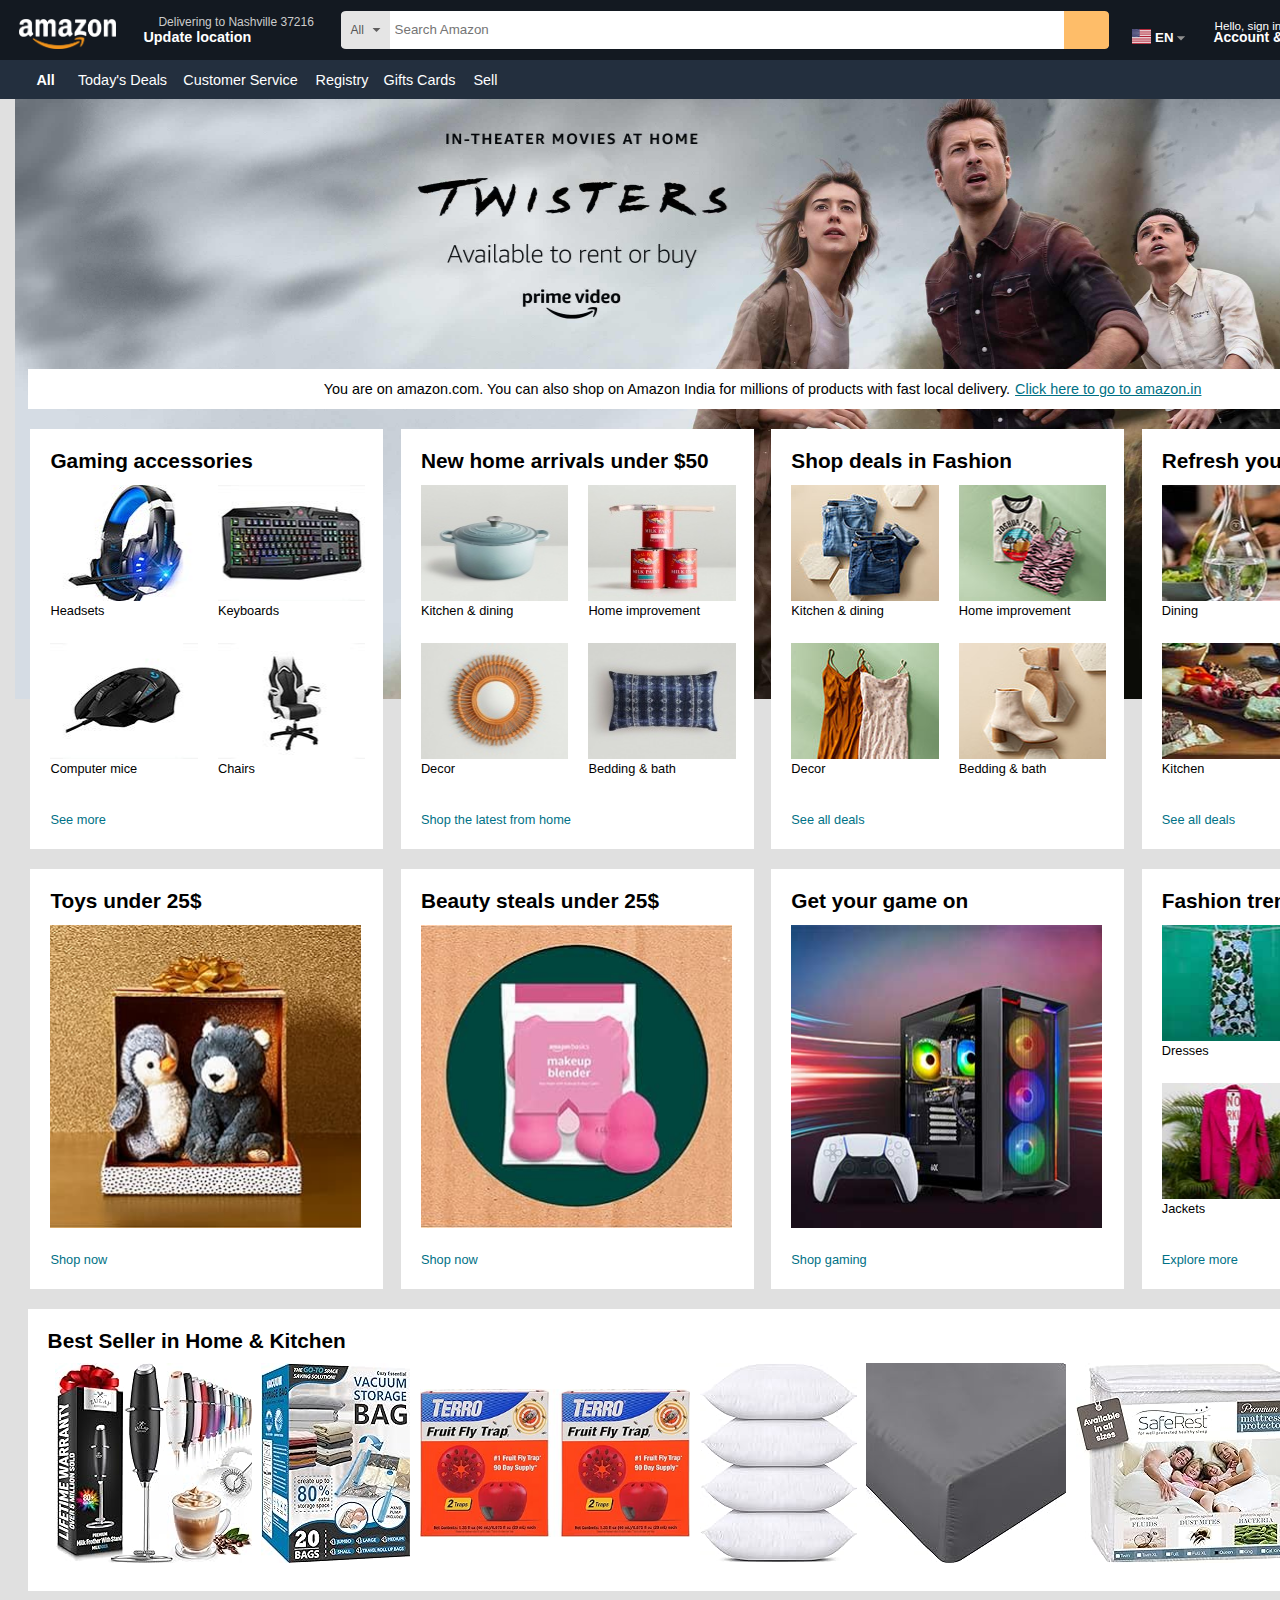
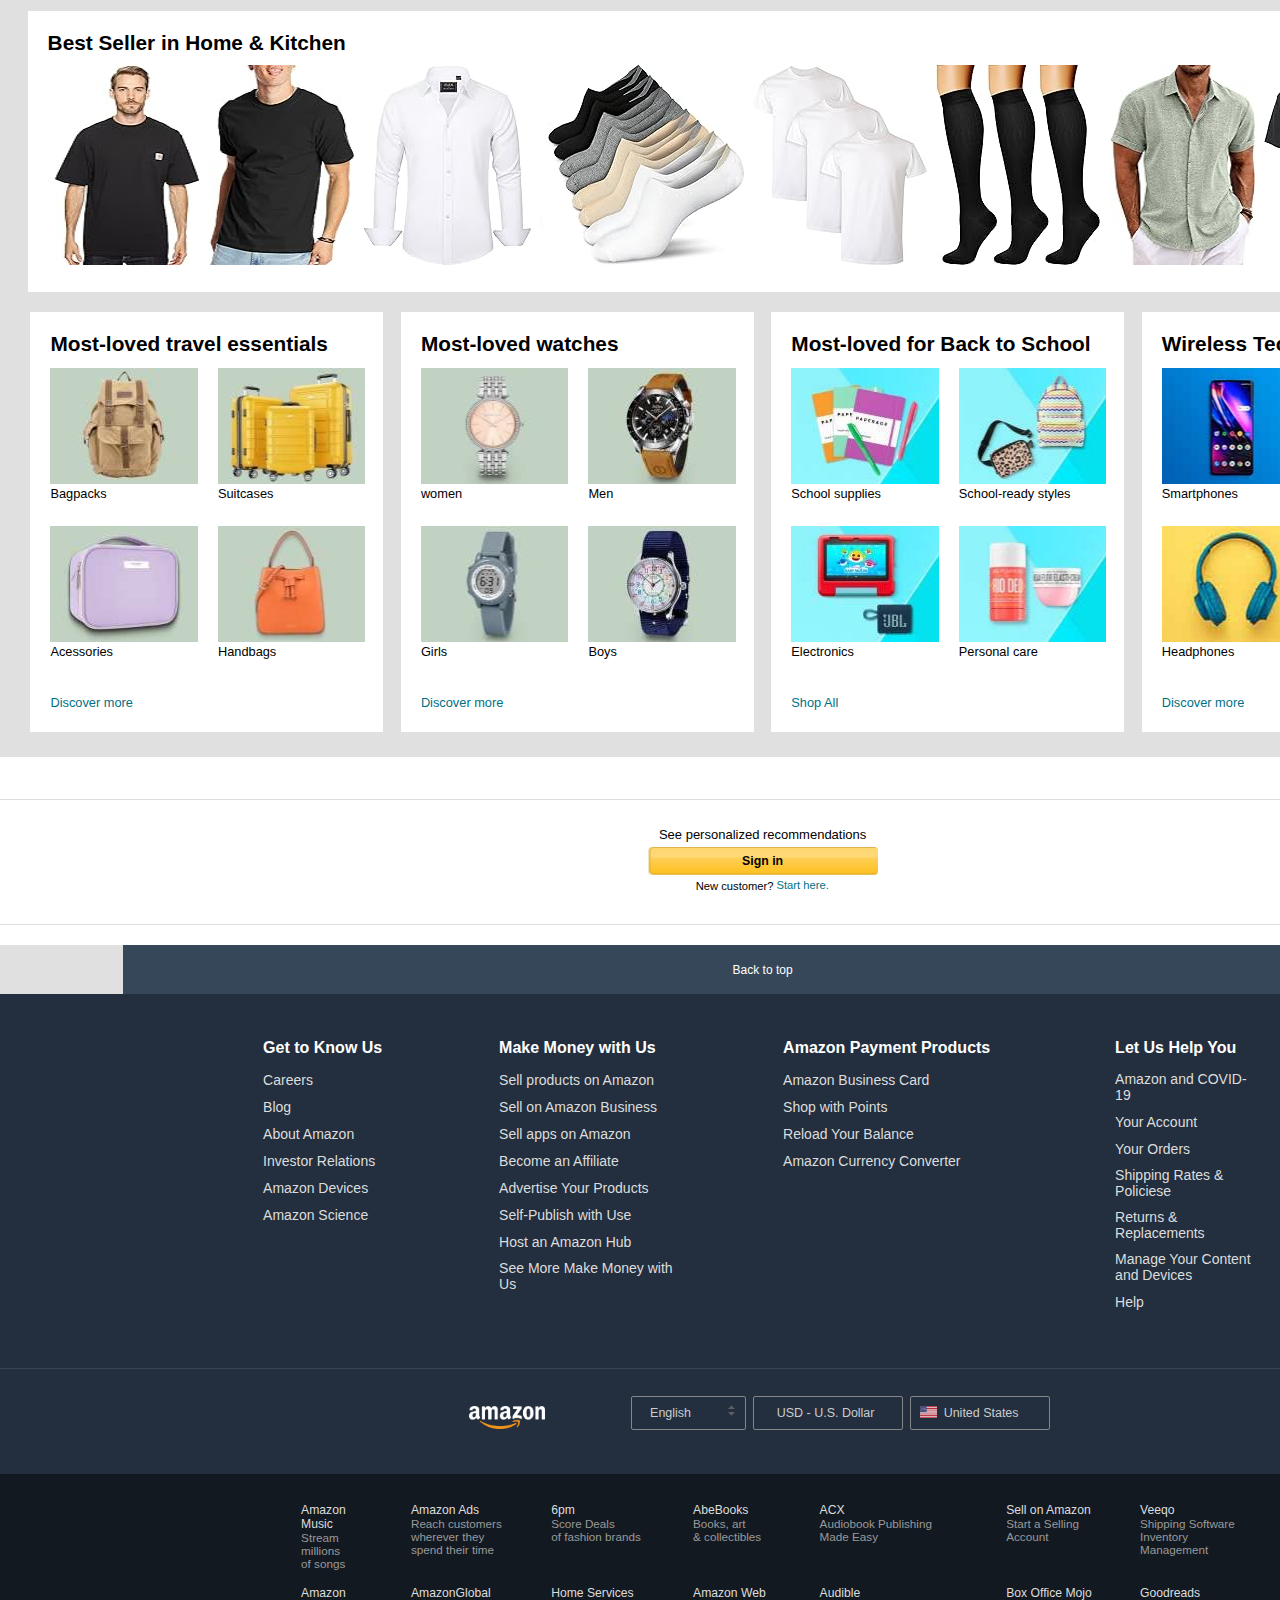
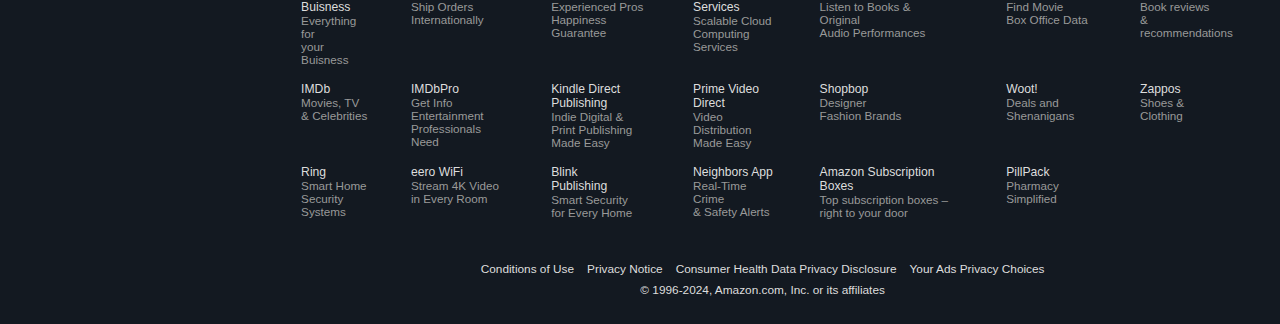
==== commit 216d3cba: "Add files via upload" ====
--- a/index.html
+++ b/index.html
@@ -161,14 +161,13 @@
   </header>
 
   <!-- body -->
-
   <main>
     <div class="main">
 
       <!-- background image -->
 
       <div class="background">
-        <a href="#" class="click">
+        <a href="#" class="click2">
           <div class="background-img">
           </div>
         </a>
--- a/styleamazon.css
+++ b/styleamazon.css
@@ -7,9 +7,15 @@
   box-sizing: border-box;
 }
 
+html {
+  position: absolute;
+
+}
+
 body {
   overflow-x: hidden;
 }
+
 
 body::-webkit-scrollbar {
   width: 12px;
@@ -26,7 +32,12 @@
   border-radius: 100vw;
   border: 3px solid rgb(58, 58, 58);
 }
-
+header{
+  width: 99.3%;
+}
+main{
+  width: 99.3%;
+}
 .border {
   border: 1px solid transparent;
 }
@@ -54,6 +65,15 @@
   text-decoration: none;
 }
 
+.click2 {
+  .click {
+    display: inline-block;
+    height: fit-content;
+    width: 100%;
+    text-decoration: none;
+  }
+}
+
 .svg1 {
   display: inline-block;
   background-color: transparent;
@@ -70,6 +90,7 @@
   justify-content: space-evenly;
   align-items: center;
   position: relative;
+
 }
 
 /*navbar1*/
@@ -77,6 +98,7 @@
   height: fit-content;
   width: fit-content;
   margin-bottom: 1px;
+
 }
 
 .navbar-ele-1 {
@@ -141,7 +163,7 @@
   margin-bottom: 1px;
   display: flex;
   align-items: center;
-  left: 338px;
+  left: 339px;
 }
 
 .nav-ele-3-cont-2 {
@@ -249,7 +271,7 @@
   font-size: 0.83rem;
 }
 
-.navbar-ele-4 svg{
+.navbar-ele-4 svg {
   fill: #909090;
   margin-left: -3px;
   margin-top: 17px;
@@ -362,6 +384,7 @@
   height: 39px;
   display: flex;
   align-items: center;
+  justify-content: flex-start;
 }
 
 .nav2-common {
@@ -488,12 +511,12 @@
 /*background1*/
 .background {
   height: fit-content;
-  width: fit-content;
+  width: 98%;
 }
 
 .background-img {
   height: 600px;
-  width: 98vw;
+  width: 100%;
   background-image: url(amazon1.jpg);
   background-size: cover;
   display: flex;
@@ -906,7 +929,7 @@
   margin-left: 9px;
 }
 
-.currency-container{
+.currency-container {
   width: fit-content;
   height: fit-content;
 }
@@ -917,13 +940,14 @@
   margin-right: 5px;
 }
 
-.currency-content i{
+.currency-content i {
   font-size: 12px;
   position: relative;
   right: 10px;
   bottom: 1px;
 }
-.country-container{
+
+.country-container {
   width: fit-content;
   height: fit-content;
 }
@@ -935,7 +959,8 @@
   right: 7px;
   bottom: 1px;
 }
-.country-content p{
+
+.country-content p {
   font-size: 0.78rem;
   color: #CCC;
   margin-right: 15px;
@@ -989,11 +1014,12 @@
   text-decoration-color: #999;
 }
 
-td:hover .about-us-ta1{
+td:hover .about-us-ta1 {
   text-decoration: underline;
   text-decoration-color: #DDD;
 }
-td:hover .about-us-ta2{
+
+td:hover .about-us-ta2 {
   text-decoration: underline;
   text-decoration-color: #999;
 }
